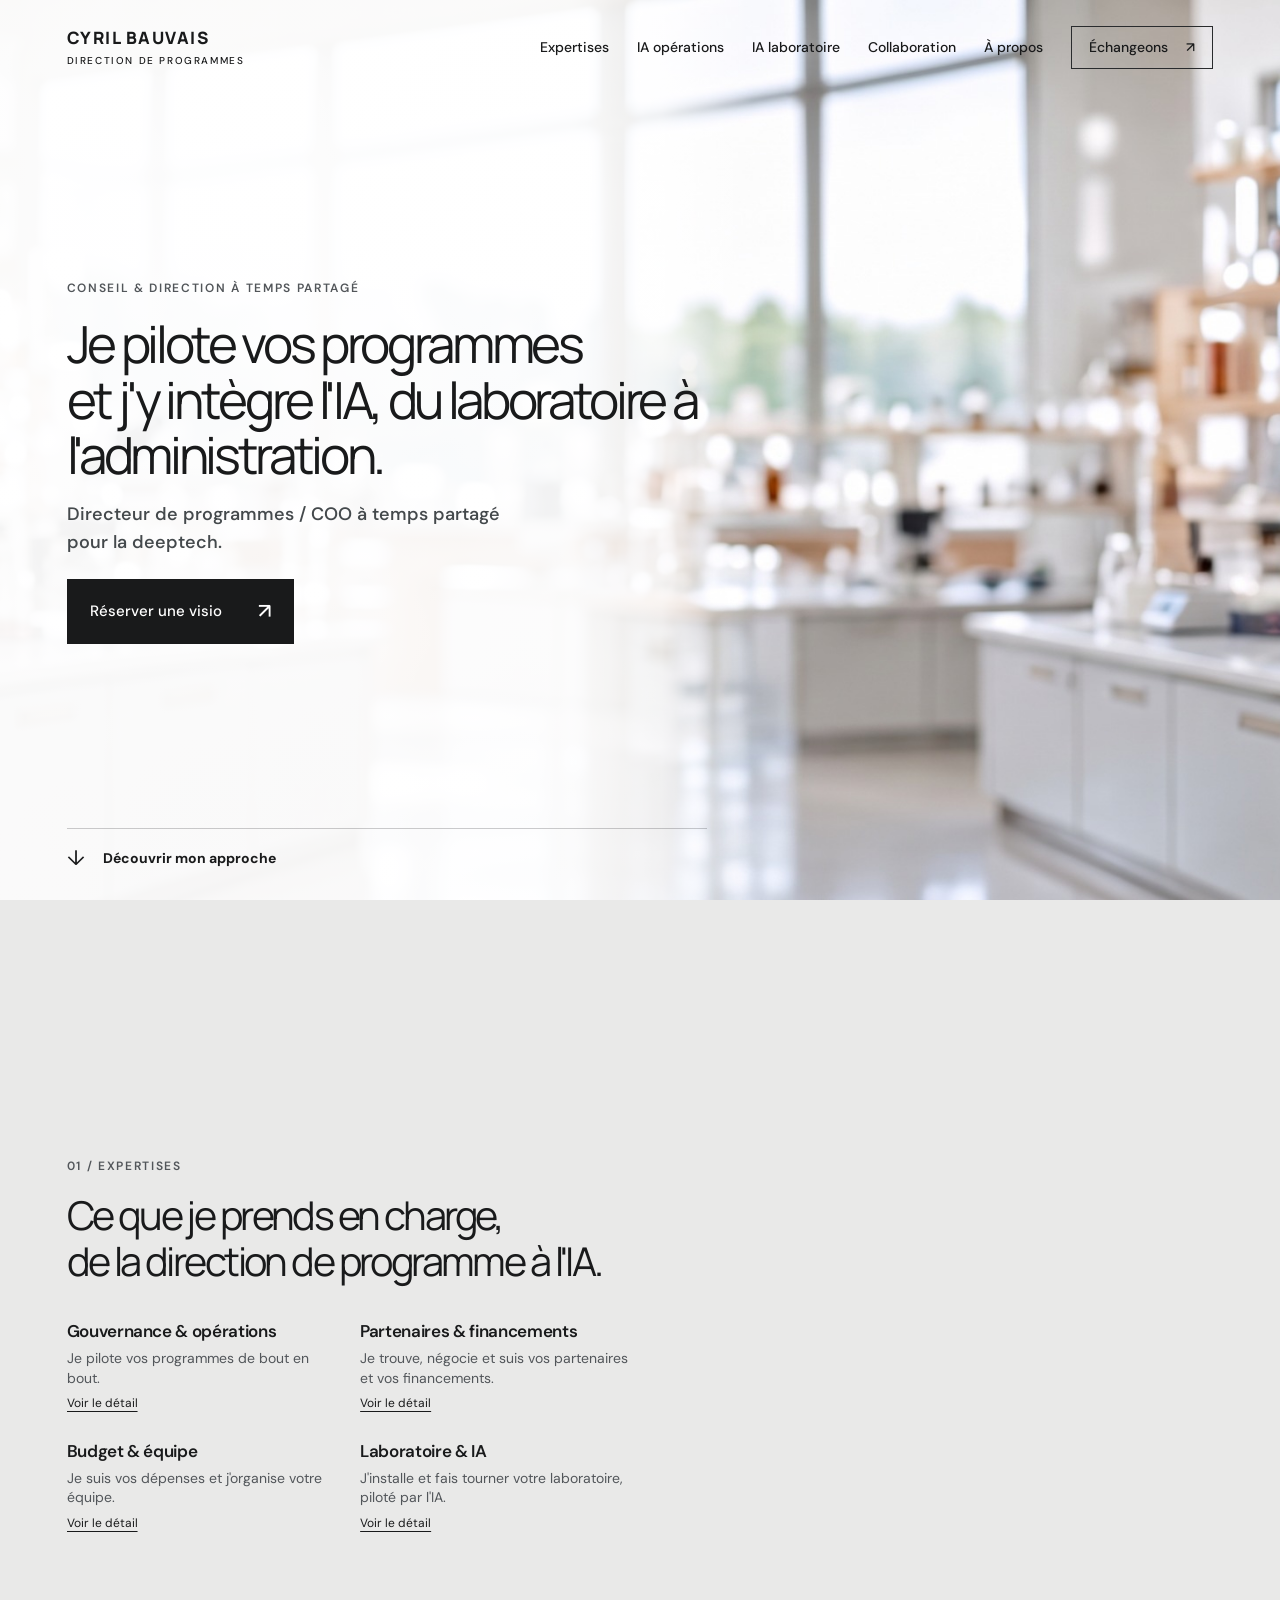
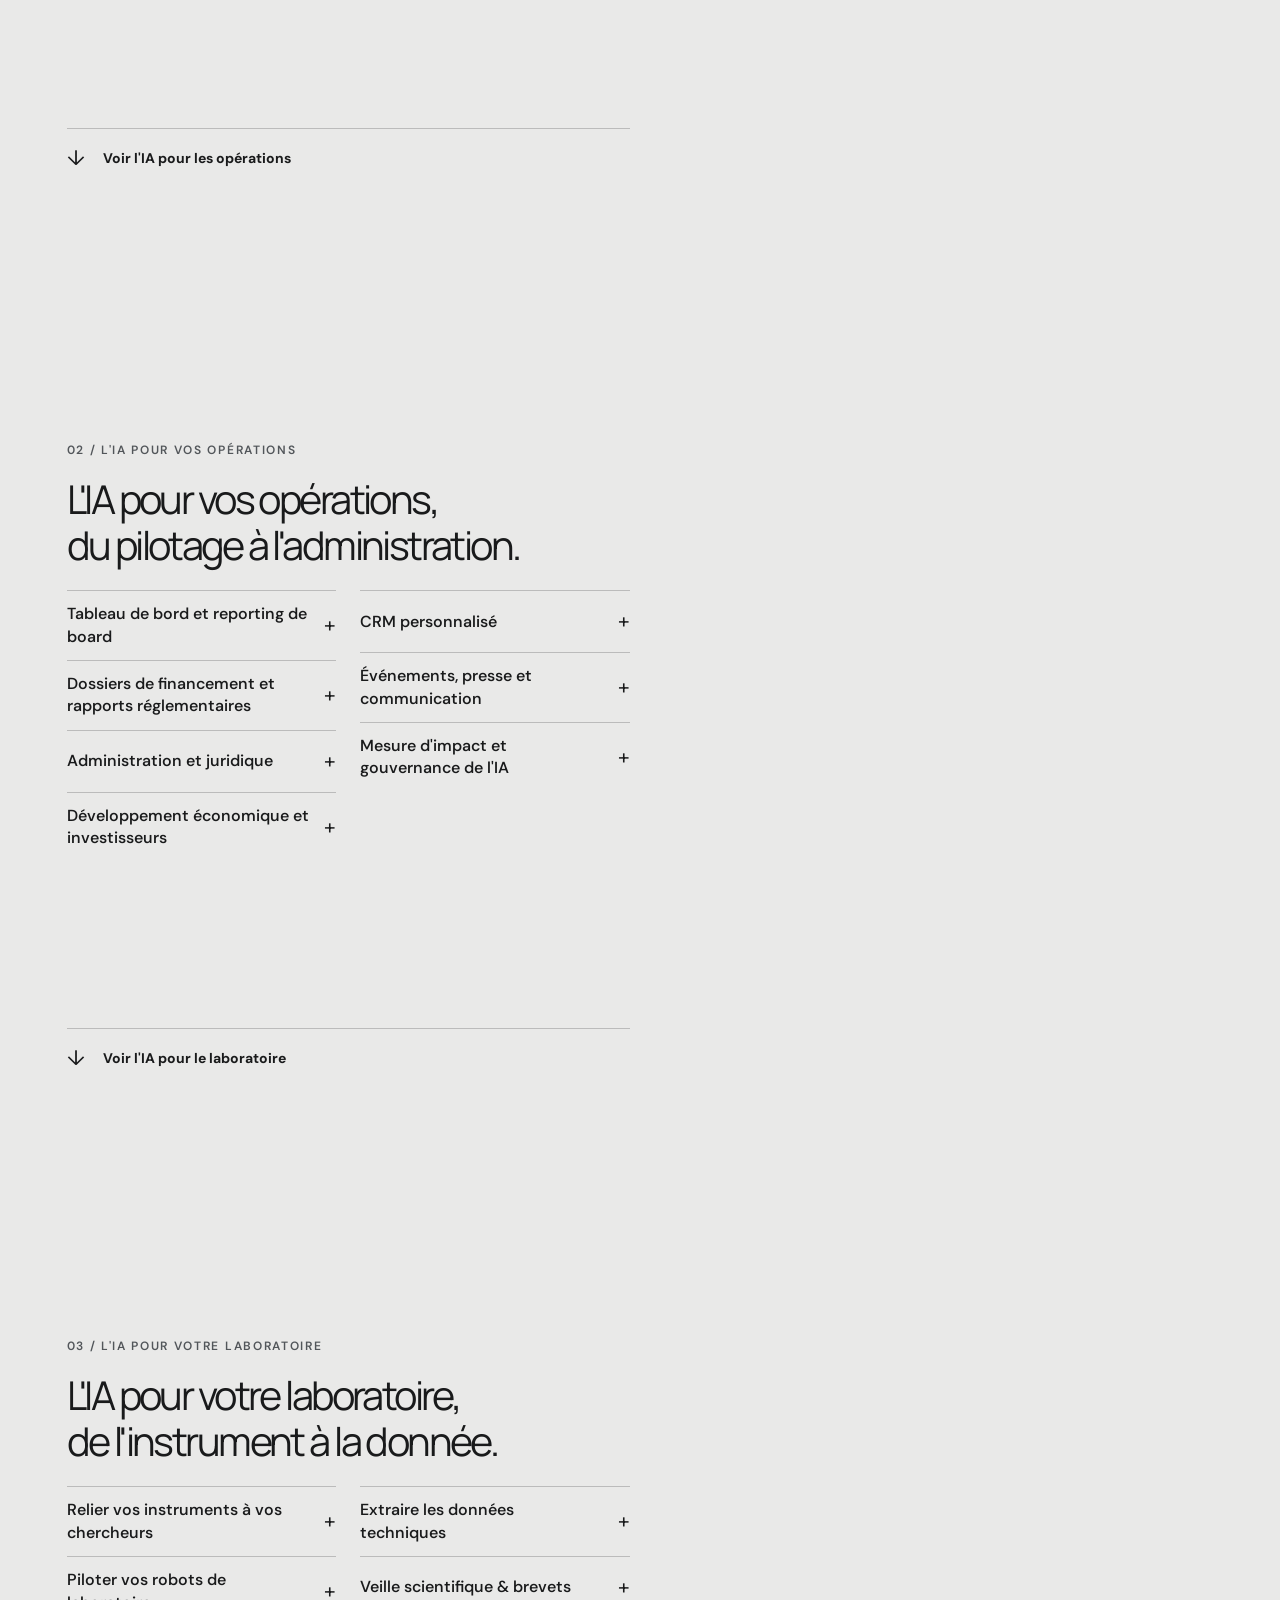
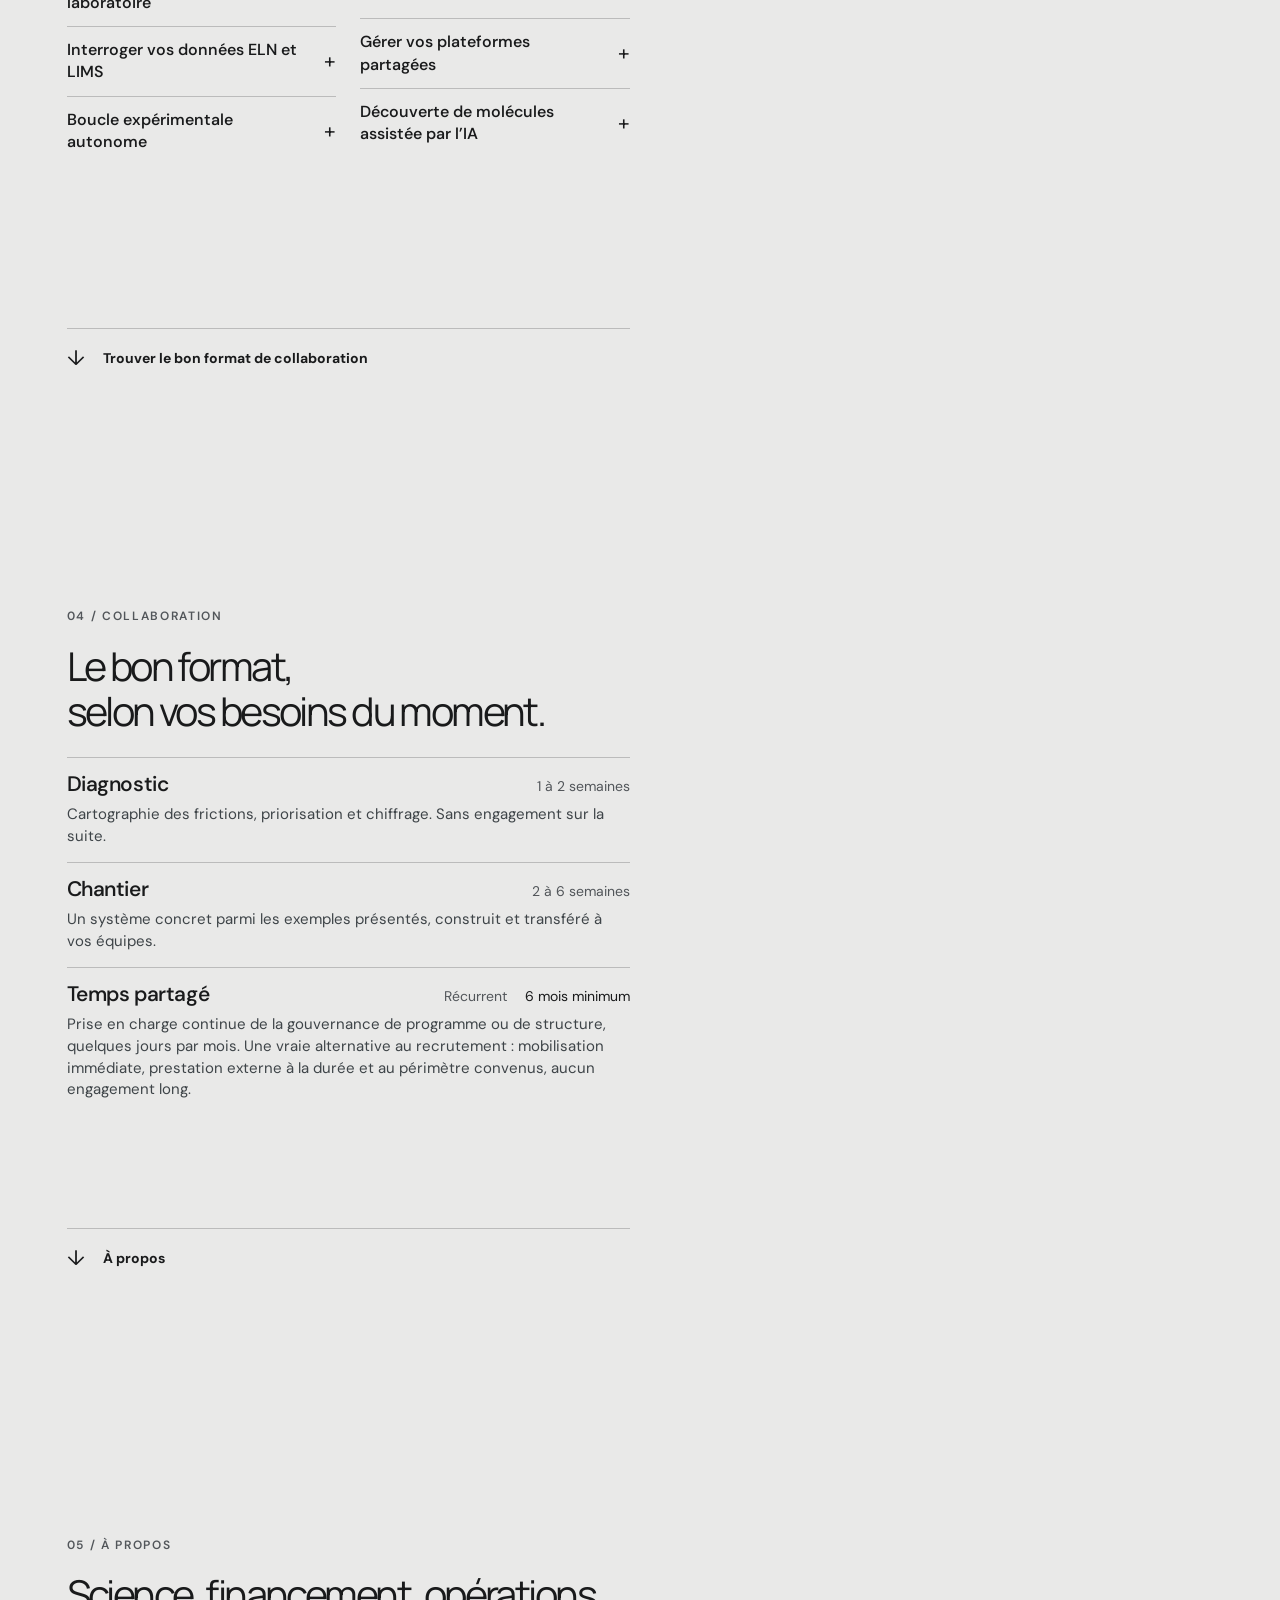
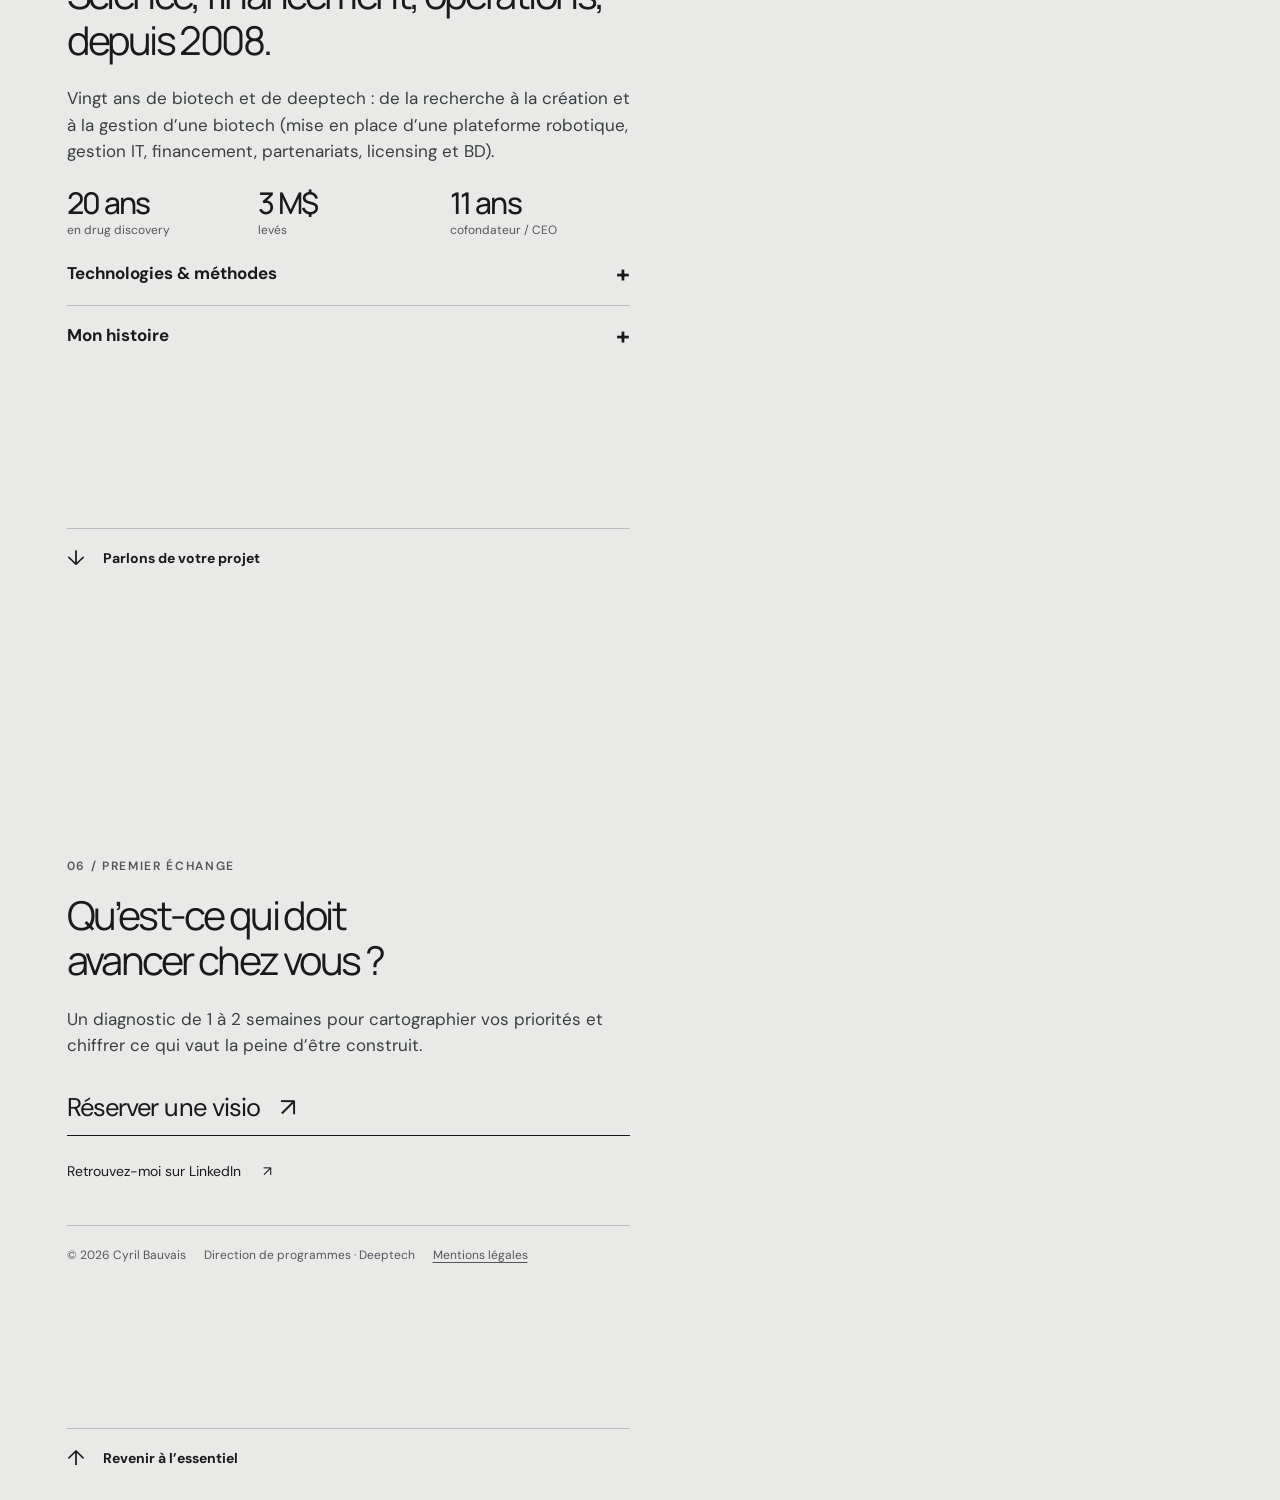
==== index.html @ 7b77c191 "Site vitrine Cyril Bauvais : première mise en ligne Co-Authored-By: Claude Opus 5.5 <noreply@anthrop" ====
<!doctype html>
<html lang="fr">
<head>
  <meta charset="utf-8">
  <meta name="viewport" content="width=device-width, initial-scale=1">
  <meta name="theme-color" content="#eeeeec">
  <title>Cyril Bauvais : Direction de programmes pour la deeptech</title>
  <meta name="description" content="Direction de programmes à temps partagé pour la deeptech. Gouvernance, partenaires, financement et systèmes IA opérationnels. Cyril Bauvais.">
  <link rel="icon" type="image/svg+xml" href="data:image/svg+xml,%3Csvg xmlns='http://www.w3.org/2000/svg' viewBox='0 0 64 64'%3E%3Crect width='64' height='64' rx='14' fill='%23181818'/%3E%3Ctext x='32' y='41' text-anchor='middle' font-family='Arial,sans-serif' font-size='28' fill='white'%3ECB%3C/text%3E%3C/svg%3E">
  <link rel="preload" as="image" href="laboratoire-vide.jpg">
  <link rel="preload" as="image" href="mesh.webp">
  <link rel="preload" as="image" href="person.webp">
  <link rel="stylesheet" href="style.css?v=61">
  <script src="app.js?v=44" defer></script>
</head>
<body>
  <a class="skip-link" href="#contenu">Aller au contenu</a>
  <div class="backdrop" aria-hidden="true"><img class="lab-background" src="laboratoire-vide.jpg" alt="" fetchpriority="high"><img class="mesh-layer" src="mesh.webp" alt=""><img class="portrait-layer" src="person.webp" alt=""></div>
  <header class="site-header">
    <a class="wordmark" href="#accueil" aria-label="Cyril Bauvais, accueil">CYRIL BAUVAIS<span>DIRECTION DE PROGRAMMES</span></a>
    <button class="menu-toggle" aria-expanded="false" aria-controls="navigation">Menu <span aria-hidden="true">+</span></button>
    <nav id="navigation" aria-label="Navigation principale">
      <a href="#expertises">Expertises</a><a href="#operations">IA opérations</a><a href="#laboratoire">IA laboratoire</a><a href="#formats">Collaboration</a><a href="#profil">À propos</a><a class="nav-contact" href="#contact">Échangeons <span aria-hidden="true">↗</span></a>
    </nav>
  </header>
  <main id="contenu">
<section id="accueil" class="section screen hero" aria-labelledby="accueil-title"><div class="screen-body"><div class="section-index">CONSEIL &amp; DIRECTION À TEMPS PARTAGÉ</div><h1 id="accueil-title">Je pilote vos programmes<br><em>et j'y intègre l'IA, du laboratoire à l'administration.</em></h1><p class="hero-role">Directeur de programmes / COO à temps partagé pour la deeptech.</p><a class="button" href="https://calendar.app.google/xE9YSqS28RQJyNwt6" target="_blank" rel="noopener noreferrer">Réserver une visio <span aria-hidden="true">↗</span></a></div><a class="screen-next" href="#expertises"><span class="screen-next-arrow" aria-hidden="true">↓</span><strong class="screen-next-label">Découvrir mon approche</strong></a></section>
<section id="expertises" class="section screen content-screen" aria-labelledby="expertises-title"><div class="screen-body"><div class="section-index">01 / EXPERTISES</div><h2 id="expertises-title">Ce que je prends en charge,<br><em>de la direction de programme à l'IA.</em></h2><div class="expertise-accordion">
<details class="inline-detail expertise-detail" name="details-expertises">
      <summary><span class="expertise-summary"><strong>Gouvernance &amp; opérations</strong><small>Je pilote vos programmes de bout en bout.</small></span><span class="detail-action"><span class="action-open">Voir le détail</span><span class="action-close">Réduire</span></span></summary>
      <div class="inline-detail-body"><p>Je fixe avec vous les jalons, je prépare les décisions de poursuite ou d'arrêt d'un projet et la répartition des moyens. Des agents IA collectent l'avancement de chaque équipe et alimentent un tableau de bord et le reporting au conseil d'administration, sans ressaisie.</p><p class="detail-context"><strong>Quand m'appeler :</strong> Vous lancez un programme translationnel, vous préparez un comité stratégique, ou vous devez fiabiliser vos chiffres avant une levée.</p></div>
    </details><details class="inline-detail expertise-detail" name="details-expertises">
      <summary><span class="expertise-summary"><strong>Partenaires &amp; financements</strong><small>Je trouve, négocie et suis vos partenaires et vos financements.</small></span><span class="detail-action"><span class="action-open">Voir le détail</span><span class="action-close">Réduire</span></span></summary>
      <div class="inline-detail-body"><p>Je sélectionne et pilote vos prestataires (CRO, CDMO, laboratoires académiques) et je monte vos dossiers de financement sans dilution : EIC Accelerator, subventions nationales et européennes, consortiums. L'IA surveille les appels à projets qui vous concernent et prépare les premières versions des dossiers à partir de vos données existantes.</p><p class="detail-context"><strong>Quand m'appeler :</strong> Vous cherchez un prestataire, un partenaire, ou un financement autre qu'une levée de fonds.</p></div>
    </details><details class="inline-detail expertise-detail" name="details-expertises">
      <summary><span class="expertise-summary"><strong>Budget &amp; équipe</strong><small>Je suis vos dépenses et j'organise votre équipe.</small></span><span class="detail-action"><span class="action-open">Voir le détail</span><span class="action-close">Réduire</span></span></summary>
      <div class="inline-detail-body"><p>Je suis le budget par programme ou pour toute la structure et je clarifie qui fait quoi : fiches de poste, priorités, réunions de suivi. L'IA signale une dérive de dépenses avant le dépassement et rédige les comptes rendus et les suites à donner.</p><p class="detail-context"><strong>Quand m'appeler :</strong> Le budget dérape ou les rôles ne sont plus clairs.</p></div>
    </details><details class="inline-detail expertise-detail" name="details-expertises">
      <summary><span class="expertise-summary"><strong>Laboratoire &amp; IA</strong><small>J'installe et fais tourner votre laboratoire, piloté par l'IA.</small></span><span class="detail-action"><span class="action-open">Voir le détail</span><span class="action-close">Réduire</span></span></summary>
      <div class="inline-detail-body"><p>Je mets en place les équipements, le cahier de laboratoire électronique et les flux de données. Je relie les instruments, les robots et les chercheurs pour que les expériences, les analyses et les rapports circulent sans ressaisie. L'IA aide à piloter le laboratoire au quotidien.</p><p class="detail-context"><strong>Quand m'appeler :</strong> Vous créez un laboratoire, modernisez une plateforme ou voulez relier vos équipements à vos données et à votre équipe.</p></div>
    </details>
</div></div><a class="screen-next" href="#operations"><span class="screen-next-arrow" aria-hidden="true">↓</span><strong class="screen-next-label">Voir l'IA pour les opérations</strong></a></section>
<section id="operations" class="section screen content-screen" aria-labelledby="operations-title"><div class="screen-body"><div class="section-index">02 / L'IA POUR VOS OPÉRATIONS</div><h2 id="operations-title">L'IA pour vos opérations,<br><em>du pilotage à l'administration.</em></h2><div class="application-grid"><div class="accordion-column"><details class="inline-detail" name="details-operations"><summary class="application-button">Tableau de bord et reporting de board<span class="disclosure-icon" aria-hidden="true">+</span></summary><div class="inline-detail-body"><p>Des agents collectent l'avancement des équipes et les feuilles de temps, puis alimentent un tableau de bord multi-programmes, la préparation des comités et le suivi budgétaire, avec une alerte de dérive avant le dépassement, pas après.</p></div></details>
<details class="inline-detail" name="details-operations"><summary class="application-button">Dossiers de financement et rapports réglementaires<span class="disclosure-icon" aria-hidden="true">+</span></summary><div class="inline-detail-body"><p>Les dossiers récurrents (financement non dilutif, suivi de consortium, rapports réglementaires) sont structurés à partir des données existantes, sans ressaisie, et l'IA surveille les appels à projets qui vous concernent.</p></div></details>
<details class="inline-detail" name="details-operations"><summary class="application-button">Administration et juridique<span class="disclosure-icon" aria-hidden="true">+</span></summary><div class="inline-detail-body"><p>Comptes rendus de comités, recherche dans la documentation interne par RAG en langage naturel, extraction de données de PDF et de rapports, revue assistée de contrats et de baux, veille réglementaire (RGPD, AI Act). Des workflows n8n et Make relient ces tâches à vos outils métier.</p></div></details>
<details class="inline-detail" name="details-operations"><summary class="application-button">Développement économique et investisseurs<span class="disclosure-icon" aria-hidden="true">+</span></summary><div class="inline-detail-body"><p>Cartographie de l'écosystème, veille des levées de fonds et des implantations, mise en relation entre start-ups et investisseurs, préparation des rendez-vous.</p></div></details></div><div class="accordion-column"><details class="inline-detail" name="details-operations"><summary class="application-button">CRM personnalisé<span class="disclosure-icon" aria-hidden="true">+</span></summary><div class="inline-detail-body"><p>Un CRM adapté à vos processus centralise le suivi de vos partenaires, clients, collaborateurs, investisseurs et des sociétés hébergées si vous en accueillez. L'IA prépare les comptes rendus, repère les relances à faire et fait remonter les prochains jalons.</p></div></details>
<details class="inline-detail" name="details-operations"><summary class="application-button">Événements, presse et communication<span class="disclosure-icon" aria-hidden="true">+</span></summary><div class="inline-detail-body"><p>Programmation, mise en relation des participants, synthèses, veille médias, premiers jets de communiqués et de publications.</p></div></details>
<details class="inline-detail" name="details-operations"><summary class="application-button">Mesure d'impact et gouvernance de l'IA<span class="disclosure-icon" aria-hidden="true">+</span></summary><div class="inline-detail-body"><p>Indicateurs et rapport d'activité alimentés automatiquement. Cartographie des usages de l'IA, classification des risques au regard de l'AI Act, charte d'usage et formation des équipes. Déploiement sur une infrastructure maîtrisée, avec des modèles ouverts ou un cloud européen et un cloisonnement des données sensibles.</p></div></details></div></div></div><a class="screen-next" href="#laboratoire"><span class="screen-next-arrow" aria-hidden="true">↓</span><strong class="screen-next-label">Voir l'IA pour le laboratoire</strong></a></section>
<section id="laboratoire" class="section screen content-screen" aria-labelledby="laboratoire-title"><div class="screen-body"><div class="section-index">03 / L'IA POUR VOTRE LABORATOIRE</div><h2 id="laboratoire-title">L'IA pour votre laboratoire,<br><em>de l'instrument à la donnée.</em></h2><div class="application-grid"><div class="accordion-column"><details class="inline-detail" name="details-laboratoire"><summary class="application-button">Relier vos instruments à vos chercheurs<span class="disclosure-icon" aria-hidden="true">+</span></summary><div class="inline-detail-body"><p>Les images ou mesures d'un instrument, notamment en imagerie cellulaire à haut contenu (HCS), partent à l'analyse pendant l'acquisition. Une analyse d'images par deep learning peut extraire les résultats, que les chercheurs voient arriver sur leur poste au lieu d'attendre un traitement par lots.</p></div></details>
<details class="inline-detail" name="details-laboratoire"><summary class="application-button">Piloter vos robots de laboratoire<span class="disclosure-icon" aria-hidden="true">+</span></summary><div class="inline-detail-body"><p>Le biologiste décrit l'expérience voulue et la programmation du robot est générée automatiquement, sans attendre un automaticien.</p></div></details>
<details class="inline-detail" name="details-laboratoire"><summary class="application-button">Interroger vos données ELN et LIMS<span class="disclosure-icon" aria-hidden="true">+</span></summary><div class="inline-detail-body"><p>Mise en place d'un ELN (cahier de laboratoire électronique), connexion de vos équipements de laboratoire, interrogation des données en langage naturel et génération des rapports d'expérience, sans exposer vos données à un tiers.</p></div></details><details class="inline-detail" name="details-laboratoire"><summary class="application-button">Boucle expérimentale autonome<span class="disclosure-icon" aria-hidden="true">+</span></summary><div class="inline-detail-body"><p>Je relie la conception des expériences, les robots et l’analyse des résultats dans une boucle design-make-test-analyze. Les données d’un cycle orientent les expériences du suivant, avec validation par les chercheurs.</p></div></details></div><div class="accordion-column"><details class="inline-detail" name="details-laboratoire"><summary class="application-button">Extraire les données techniques<span class="disclosure-icon" aria-hidden="true">+</span></summary><div class="inline-detail-body"><p>Structurer automatiquement les résultats issus de PDF d'essais ou de rapports fournisseurs.</p></div></details>
<details class="inline-detail" name="details-laboratoire"><summary class="application-button">Veille scientifique &amp; brevets<span class="disclosure-icon" aria-hidden="true">+</span></summary><div class="inline-detail-body"><p>Des agents LLM filtrent les publications et les brevets, puis remontent ce qui compte réellement pour le programme.</p></div></details>
<details class="inline-detail" name="details-laboratoire"><summary class="application-button">Gérer vos plateformes partagées<span class="disclosure-icon" aria-hidden="true">+</span></summary><div class="inline-detail-body"><p>Planning d'accès, facturation, suivi de l'usage des équipements et analyse des données produites, y compris entre plusieurs organisations.</p></div></details><details class="inline-detail" name="details-laboratoire"><summary class="application-button">Découverte de molécules assistée par l’IA<span class="disclosure-icon" aria-hidden="true">+</span></summary><div class="inline-detail-body"><p>Modélisation moléculaire, chémoinformatique, docking et criblage virtuel pour prioriser les candidats. L’IA générative peut proposer de nouvelles molécules à évaluer selon les objectifs du programme.</p></div></details></div></div></div><a class="screen-next" href="#formats"><span class="screen-next-arrow" aria-hidden="true">↓</span><strong class="screen-next-label">Trouver le bon format de collaboration</strong></a></section>
<section id="formats" class="section screen" aria-labelledby="formats-title"><div class="screen-body"><div class="section-index">04 / COLLABORATION</div><h2 id="formats-title">Le bon format,<br><em>selon vos besoins du moment.</em></h2><div class="compact-offers">
  <article class="compact-offer"><div class="compact-offer-heading"><h3>Diagnostic</h3><div class="offer-terms"><small>1 à 2 semaines</small></div></div><p>Cartographie des frictions, priorisation et chiffrage. Sans engagement sur la suite.</p></article>
  <article class="compact-offer"><div class="compact-offer-heading"><h3>Chantier</h3><div class="offer-terms"><small>2 à 6 semaines</small></div></div><p>Un système concret parmi les exemples présentés, construit et transféré à vos équipes.</p></article>
  <article class="compact-offer"><div class="compact-offer-heading"><h3>Temps partagé</h3><div class="offer-terms"><small>Récurrent</small><span class="offer-price">6 mois minimum</span></div></div><p>Prise en charge continue de la gouvernance de programme ou de structure, quelques jours par mois. Une vraie alternative au recrutement : mobilisation immédiate, prestation externe à la durée et au périmètre convenus, aucun engagement long.</p></article>
</div></div><a class="screen-next" href="#profil"><span class="screen-next-arrow" aria-hidden="true">↓</span><strong class="screen-next-label">À propos</strong></a></section>
<section id="profil" class="section screen" aria-labelledby="profil-title"><div class="screen-body"><div class="section-index">05 / À PROPOS</div><h2 id="profil-title">Science, financement, opérations,<br><em>depuis 2008.</em></h2><p class="section-lead">Vingt ans de biotech et de deeptech : de la recherche à la création et à la gestion d’une biotech (mise en place d’une plateforme robotique, gestion IT, financement, partenariats, licensing et BD).</p><div class="credentials profile-metrics"><div><strong>20 ans</strong><span>en drug discovery</span></div><div><strong>3 M$</strong><span>levés</span></div><div><strong>11 ans</strong><span>cofondateur / CEO</span></div></div><details class="inline-detail profile-detail profile-tech" name="details-profil"><summary class="application-button">Technologies &amp; méthodes<span class="disclosure-icon" aria-hidden="true">+</span></summary><div class="inline-detail-body"><p><strong>Agents &amp; LLM :</strong> agents IA avec Claude, Claude Code, OpenAI et Codex, orchestration multi-agents, MCP, RAG, fine-tuning, évaluation, sécurité des LLM, LLMOps, modèles souverains (Mistral), modèles ouverts auto-hébergés, OCR, transcription, n8n, Make.</p><p><strong>Laboratoire :</strong> ELN (eLabFTW, Benchling), LIMS, robots, imagerie cellulaire à haut contenu (HCS), données FAIR, pipelines, chémoinformatique, modélisation moléculaire, docking, QSAR, criblage virtuel et bioinformatique.</p><p><strong>Plateforme :</strong> Python, API REST, Docker, Google Cloud, AWS, OVH, cloud européen, cloisonnement des données sensibles, RGPD, AI Act, CRM.</p></div></details><details class="inline-detail profile-detail profile-history" name="details-profil"><summary class="application-button">Mon histoire<span class="disclosure-icon" aria-hidden="true">+</span></summary><div class="inline-detail-body"><p>Chercheur en modélisation moléculaire, puis cofondateur et dirigeant d’une deeptech pendant onze ans, j’ai porté la science, le financement et les opérations en même temps : partenariats, licences, levées de fonds, développement international. Depuis 2024 et encore aujourd’hui : direction opérationnelle de programmes biotech.</p></div></details></div><a class="screen-next" href="#contact"><span class="screen-next-arrow" aria-hidden="true">↓</span><strong class="screen-next-label">Parlons de votre projet</strong></a></section>
<section id="contact" class="section screen" aria-labelledby="contact-title"><div class="screen-body"><div class="section-index">06 / PREMIER ÉCHANGE</div><h2 id="contact-title">Qu’est-ce qui doit<br><em>avancer chez vous ?</em></h2><p class="section-lead">Un diagnostic de 1 à 2 semaines pour cartographier vos priorités et chiffrer ce qui vaut la peine d’être construit.</p><a class="contact-email" href="https://calendar.app.google/xE9YSqS28RQJyNwt6" target="_blank" rel="noopener noreferrer">Réserver une visio <span aria-hidden="true">↗</span></a><a class="linkedin" href="https://www.linkedin.com/in/cyrilbauvais" target="_blank" rel="noopener noreferrer">Retrouvez-moi sur LinkedIn <span aria-hidden="true">↗</span></a><footer><span>© 2026 Cyril Bauvais</span><span>Direction de programmes · Deeptech</span><a class="legal-link" href="mentions-legales.html">Mentions légales</a></footer></div><a class="screen-next" href="#accueil"><span class="screen-next-arrow" aria-hidden="true">↑</span><strong class="screen-next-label">Revenir à l’essentiel</strong></a></section>
</main>

  <div class="reading-progress" aria-hidden="true"><span></span></div>
</body>
</html>
---- style.css ----
@import url('https://fonts.googleapis.com/css2?family=DM+Sans:wght@400;450;500;550;600;650;700&family=Manrope:wght@400;500;600;650;700;750;800&display=swap');
:root{--ink:#191a1b;--muted:#52565a;--line:rgba(25,26,27,.22);--left:clamp(28px,5.2vw,108px);--content:min(44vw,660px)}
*{box-sizing:border-box}html{scroll-behavior:smooth;scroll-padding-top:105px}body{margin:0;color:var(--ink);font-family:'DM Sans',Arial,sans-serif;line-height:1.65;background:#e9e9e8}a{color:inherit;text-decoration:none}button{font:inherit}a,button,summary{-webkit-tap-highlight-color:transparent}a:focus-visible,button:focus-visible,summary:focus-visible{outline:2px solid var(--ink);outline-offset:6px}::selection{background:#242629;color:#fff}.backdrop{position:fixed;inset:0;z-index:-2;pointer-events:none;overflow:hidden;background:#e9e9e8}.backdrop img{width:100%;height:100%;object-fit:cover;object-position:32% center;filter:grayscale(1) contrast(.82) brightness(1.03);transform:translateX(12vw)}.site-header{position:fixed;inset:0 0 auto;z-index:20;display:flex;align-items:center;justify-content:space-between;gap:20px;padding:26px var(--left);background:transparent;border-bottom:1px solid transparent;transition:padding .3s,border-color .3s}.site-header.scrolled{padding-top:17px;padding-bottom:17px;border-color:var(--line)}.wordmark{font-family:'Manrope',Arial,sans-serif;letter-spacing:.09em;font-size:17px;font-weight:800;line-height:1.35;white-space:nowrap}.wordmark span{display:block;font:500 10px/1.6 'DM Sans',Arial,sans-serif;letter-spacing:.16em;margin-top:3px}nav{display:flex;align-items:center;gap:clamp(16px,2.2vw,40px);font-size:14px;font-weight:500}nav a{position:relative;padding:5px 0}nav a:not(.nav-contact):after{content:'';position:absolute;bottom:0;left:0;width:0;height:1px;background:currentColor;transition:width .2s}nav a:hover:after,nav a[aria-current]:after{width:100%}.nav-contact{border:1px solid #292b2d;padding:9px 17px;display:flex;gap:18px}.nav-contact:hover{background:var(--ink);color:white}.menu-toggle{display:none}.section{width:var(--content);margin-left:var(--left);padding:100px 0 105px;border-top:1px solid var(--line);scroll-margin-top:0}.hero{width:min(50vw,740px);min-height:100svh;border:0;display:flex;flex-direction:column;justify-content:center;align-items:flex-start;padding-top:155px;padding-bottom:45px}.eyebrow,.section-index{font-size:12px;font-weight:600;letter-spacing:.14em;line-height:1.6}.eyebrow{display:flex;align-items:center;gap:14px;margin-bottom:28px}.hairline{display:block;width:30px;height:1px;background:#25282b}h1,h2,h3,p{margin-top:0}h1,h2{font-family:'Manrope',Arial,sans-serif;font-weight:600;letter-spacing:-.065em}h1{font-size:clamp(52px,5.1vw,82px);line-height:1.08;margin-bottom:24px}em{font-family:Georgia,'Times New Roman',serif;font-weight:400;letter-spacing:-.055em}h1 em{font-size:1.04em}h2{font-size:clamp(36px,3.5vw,55px);line-height:1.15;margin:22px 0 30px}h3{font-size:19px;font-weight:600;line-height:1.4;letter-spacing:-.02em;margin-bottom:8px}.hero-role{font-size:18px;font-weight:550;line-height:1.55;margin-bottom:18px}.intro{font-size:17px;max-width:440px;line-height:1.7;color:#44494c;margin-bottom:28px}.button{display:inline-flex;gap:36px;align-items:center;background:var(--ink);color:white;padding:15px 23px;font-size:15px;font-weight:500;transition:background .2s,transform .2s}.button:hover{background:#383c40;transform:translateY(-2px)}.button span{font-size:21px}.scroll-link{display:flex;gap:21px;font-size:13px;margin-top:42px}.scroll-link:hover{text-decoration:underline;text-underline-offset:5px}.section-index{color:var(--muted)}blockquote{font-family:Georgia,'Times New Roman',serif;font-size:25px;font-style:italic;line-height:1.45;margin:0 0 36px;padding:0}.expertise-list article{display:flex;gap:24px;padding:24px 0;border-top:1px solid var(--line)}.item-index{font-size:12px;letter-spacing:.04em;margin-top:4px;color:var(--muted)}.expertise-list p,.bio p{font-size:16px;color:#3e4448;margin-bottom:0}.subheading{margin-top:42px;margin-bottom:20px}.situations{list-style:none;padding:0;margin:0}.situations li{position:relative;padding-left:20px;margin-bottom:13px;font-size:16px;line-height:1.6;color:#363c40}.situations li:before{content:'•';position:absolute;left:0;top:0;color:#65676a}.section-lead{font-size:18px;line-height:1.7;max-width:570px;margin-bottom:30px;color:#383e42}.applications-list{border-top:1px solid var(--line)}details{border-bottom:1px solid var(--line)}summary{list-style:none;display:flex;justify-content:space-between;gap:15px;padding:19px 0;cursor:pointer;font-size:17px;font-weight:550;line-height:1.5}summary::-webkit-details-marker{display:none}summary span{font-size:23px;font-weight:400;line-height:1;transition:transform .2s}details[open] summary span{transform:rotate(45deg)}details p{font-size:16px;line-height:1.7;color:#3e4448;margin:0;padding:0 30px 23px 0}.offers{margin-top:32px}.offer{padding:22px 0 24px;border-top:1px solid var(--line)}.offer:last-child{border-bottom:1px solid var(--line)}.offer-heading{display:flex;justify-content:space-between;align-items:baseline}.offer-heading h3{font-size:24px}.offer-heading>span{font-size:12px;color:var(--muted)}.offer p{font-size:16px;max-width:480px;color:#3e4448;margin:10px 0 17px}.offer-meta{display:flex;justify-content:space-between;gap:18px;font-size:14px}.offer-meta strong{font-weight:600}.closing-note{font-family:Georgia,serif;font-style:italic;font-size:21px;line-height:1.6;border-left:1px solid #6d7377;padding-left:22px;margin:36px 0 0}.credentials{display:grid;grid-template-columns:1fr 1fr;gap:20px;padding:25px 0 30px;margin:30px 0 36px;border-top:1px solid var(--line);border-bottom:1px solid var(--line)}.credentials strong{display:block;font-family:'Manrope',sans-serif;font-size:clamp(34px,3.1vw,49px);font-weight:500;letter-spacing:-.055em;line-height:1.4}.credentials span{font-size:13px;color:var(--muted)}.bio p{margin-bottom:19px}.bio .qualifications{font-size:14px;border-top:1px solid var(--line);padding-top:22px;margin-top:30px}.contact{min-height:80vh;padding-bottom:24px;display:flex;flex-direction:column;align-items:flex-start}.contact-email{display:flex;align-items:center;gap:20px;border-bottom:1px solid var(--ink);font-size:clamp(19px,2vw,29px);letter-spacing:-.035em;padding:6px 0}.contact-email:hover{opacity:.6}.linkedin{display:flex;gap:22px;margin-top:24px;font-size:14px}.linkedin:hover{text-decoration:underline;text-underline-offset:5px}footer{margin-top:115px;padding-top:20px;border-top:1px solid var(--line);width:100%;display:flex;flex-wrap:wrap;gap:6px 18px;font-size:12px;color:var(--muted)}footer a{margin-left:auto;font-size:18px;color:var(--ink)}.reading-progress{position:fixed;bottom:0;left:0;height:2px;width:100%;z-index:30}.reading-progress span{display:block;height:100%;width:0;background:var(--ink)}.skip-link{position:fixed;top:-100px;left:12px;z-index:50;background:white;padding:12px}.skip-link:focus{top:12px}
@media(min-aspect-ratio:19/10){.backdrop img{object-position:center 25%}}
@media(min-width:1800px){:root{--content:min(44vw,760px)}.hero{width:min(50vw,830px);padding-top:160px}.intro{max-width:520px}.hero-role{font-size:22px}.intro{font-size:20px}h1{font-size:94px}}
@media(max-width:1050px){:root{--left:36px;--content:50vw}nav{gap:18px;font-size:13px}.wordmark{font-size:15px}.wordmark span{font-size:9px}.nav-contact{padding:8px 12px}h1{font-size:59px}.section{padding-top:80px;padding-bottom:85px}.hero{width:55vw;padding-top:150px;min-height:100svh}h2{font-size:40px}.eyebrow{font-size:11px}}
@media(max-width:760px){:root{--left:26px;--content:calc(100% - 52px)}html{scroll-padding-top:90px}.site-header{padding:20px 26px;align-items:center}.site-header.scrolled{padding:15px 26px}.wordmark{font-size:15px}.wordmark span{font-size:9px}.menu-toggle{display:flex;align-items:center;gap:12px;background:transparent;border:0;padding:8px 0 8px 12px;font-size:14px}.menu-toggle span{font-size:22px}nav{display:none;position:absolute;left:0;right:0;top:100%;background:#f1f1effa;backdrop-filter:blur(18px);padding:20px 26px 26px;border-bottom:1px solid var(--line);align-items:stretch;flex-direction:column;gap:12px;font-size:16px}nav.open{display:flex}.nav-contact{justify-content:space-between;padding:12px;margin-top:6px}.backdrop img{object-position:68% center;opacity:1}.hero{width:var(--content);min-height:100svh;padding-top:142px;padding-bottom:40px}.eyebrow{font-size:10px;letter-spacing:.1em;margin-bottom:26px;gap:10px}h1{font-size:clamp(44px,10.2vw,67px);line-height:1.11;letter-spacing:-.06em;margin-bottom:28px}.hero-role{font-size:17px}.intro{font-size:16px;max-width:430px}.button{padding:13px 19px;gap:23px}.scroll-link{margin-top:34px}.section{padding-top:67px;padding-bottom:72px}.hero{padding-top:140px}.section-index{font-size:11px}h2{font-size:clamp(34px,8vw,46px);margin-bottom:25px}.section-lead{font-size:17px}.expertise-list article{gap:16px}.offer-meta{flex-wrap:wrap}.contact{padding-bottom:24px;min-height:75svh}.contact-email{font-size:clamp(18px,5.3vw,28px);gap:12px}footer{margin-top:80px;flex-direction:column;position:relative;padding-right:30px}footer a{position:absolute;right:0;top:18px}.credentials{gap:15px}.credentials span{font-size:12px}.closing-note{font-size:20px}}
@media(prefers-reduced-motion:reduce){html{scroll-behavior:auto}*,*:before,*:after{transition:none!important}}

/* The wash ends to the left of the portrait, following the cover crop. */
.backdrop::after {
  content: '';
  position: absolute;
  inset: 0 auto 0 0;
  width: max(0px, calc(32vw + 38vh));
  background: linear-gradient(90deg, rgba(255,255,255,.95) 0%, rgba(255,255,255,.93) 76%, rgba(255,255,255,.78) 88%, rgba(255,255,255,0) 100%);
}
@media (min-aspect-ratio: 19/10) {
  .backdrop::after { width: 51vw; }
}
@media (max-width: 760px) {
  /* Keep the portrait clear above the reading area on narrow screens. */
  body { background: #fafafa; }
  .backdrop { position: absolute; top: 76px; height: 50vw; min-height: 190px; bottom: auto; }
  .backdrop img { object-position: center; }
  .backdrop::after { width: 44%; }
  .site-header { background: #fafafa; }
  .hero { min-height: auto; padding-top: calc(max(50vw, 190px) + 112px); }
}

/* Six viewport-sized chapters, with a transition anchored at the bottom. */
html { scroll-snap-type: y mandatory; scroll-padding-top: 0; }
.section.screen {
  height: 100svh; min-height: 0; padding: 112px 0 24px;
  display: grid; grid-template-rows: minmax(0, 1fr) auto; gap: 18px;
  border: 0; scroll-snap-align: start; scroll-snap-stop: always;
}
.screen-body { min-height: 0; overflow-x: hidden; overflow-y: auto; overscroll-behavior-x: none; overscroll-behavior-y: contain; touch-action: pan-y; scrollbar-width: none; align-self: center; width: 100%; max-width: 100%; max-height: 100%; }
.screen-body::-webkit-scrollbar { display: none; }
.screen h1 { font-size: clamp(44px, 4.6vw, 72px); margin: 18px 0; }
.hero .screen-body { max-width: 760px; }
.hero h1 { font-size: clamp(38px, 4vw, 62px); line-height: 1.09; }
.hero .hero-role { max-width: 470px; margin: 0 0 22px; font-size: 18px; color: #44494c; }
.screen h2 { font-size: clamp(32px, 3.1vw, 47px); margin: 17px 0 22px; }
.screen .section-lead { font-size: 17px; line-height: 1.55; margin-bottom: 22px; }
.screen .intro { margin-bottom: 22px; }
.screen blockquote { font-size: 22px; margin-bottom: 24px; }
.screen-next { display: flex; align-items: center; justify-content: flex-start; gap: 18px; min-height: 44px; width: 100%; padding: 12px 0 0; border-top: 1px solid var(--line); font-size: 14px; }
.screen-next .screen-next-arrow { display: inline-block; animation: nav-arrow-pulse 1.9s ease-in-out infinite; }
.screen-next .screen-next-arrow { font-size: 21px; transform-origin: center; }
.screen-next .screen-next-label { display: inline-block; font-size: inherit; font-weight: 700; line-height: 1.4; }
@keyframes nav-arrow-pulse {
  0%, 100% { transform: scale(1); opacity: .65; }
  50% { transform: scale(1.16); opacity: 1; }
}
.screen-next:hover { text-decoration: underline; text-underline-offset: 5px; }
.compact-grid { display: grid; grid-template-columns: 1fr 1fr; gap: 20px 24px; }
.compact-grid article { padding-top: 12px; border-top: 1px solid var(--line); }
.compact-grid h3 { font-size: 17px; margin-bottom: 7px; }
.compact-grid p { font-size: 16px; line-height: 1.45; margin-bottom: 0; }
.expertise-accordion { display: grid; grid-template-columns: 1fr 1fr; column-gap: 24px; align-items: start; }
.expertise-detail { border-top: 1px solid var(--line); }
.expertise-detail > summary { min-height: 104px; padding: 14px 0; flex-direction: column; justify-content: center; align-items: flex-start; gap: 8px; }
.expertise-summary { display: block; min-width: 0; }
.expertise-summary strong { display: block; font-size: 17px; font-weight: 600; line-height: 1.35; letter-spacing: -.02em; }
.expertise-summary small { display: block; margin-top: 6px; color: var(--muted); font-size: 14px; font-weight: 400; line-height: 1.4; }
.expertise-detail .inline-detail-body { padding-top: 4px; }
.expertise-detail .detail-context { color: var(--muted); }
.expertise-detail .detail-context strong { color: var(--ink); font-weight: 600; }
.detail-action { display: block; color: var(--ink); font-size: 12px !important; font-weight: 600; line-height: 1.3 !important; text-decoration: underline; text-underline-offset: 4px; }
.detail-action .action-close { display: none; }
.expertise-detail[open] .detail-action .action-open { display: none; }
.expertise-detail[open] .detail-action .action-close { display: inline; }
.expertise-detail > summary:hover .expertise-summary strong { text-decoration: underline; text-underline-offset: 4px; }
.detail-link { display: flex; align-items: center; justify-content: space-between; gap: 16px; width: 100%; padding: 13px 0; margin-top: 18px; background: none; border: 0; border-bottom: 1px solid var(--line); color: inherit; text-align: left; cursor: pointer; font-size: 14px; }
.detail-link:hover, .application-button:hover, .compact-offers summary:hover { background: rgba(255,255,255,.45); }
.detail-link span { font-size: 21px; }
.application-grid { display: grid; grid-template-columns: 1fr 1fr; column-gap: 24px; }
.application-button { display: flex; justify-content: space-between; gap: 14px; align-items: center; min-height: 62px; padding: 12px 0; color: inherit; border: 0; border-top: 1px solid var(--line); background: none; font-size: 16px; line-height: 1.4; text-align: left; cursor: pointer; }
.application-button span { font-size: 20px; flex-shrink: 0; }
.compact-offers summary { display: flex; justify-content: space-between; align-items: center; gap: 20px; width: 100%; padding: 15px 0; text-align: left; border: 0; border-top: 1px solid var(--line); color: inherit; background: none; cursor: pointer; }
.compact-offers summary > span:last-child { display: flex; gap: 20px; align-items: center; font-size: 15px; }
.compact-offers strong { display: block; font-size: 22px; font-weight: 550; }
.compact-offers small { font-size: 14px; color: var(--muted); }
.compact-offers summary > span:last-child > span { font-size: 21px; }
.compact-offer { padding: 12px 0 14px; border-top: 1px solid var(--line); }
.compact-offer-heading { display: flex; align-items: baseline; justify-content: space-between; gap: 12px; white-space: nowrap; }
.compact-offer h3 { margin: 0; font-size: 21px; font-weight: 550; }
.offer-terms { display: flex; align-items: baseline; gap: 18px; }
.compact-offer .offer-price { flex-shrink: 0; font-size: 14px; }
.compact-offer p { max-width: 570px; margin: 5px 0 0; color: #3e4448; font-size: 15px; line-height: 1.45; }
.screen .credentials { margin: 22px 0; padding: 14px 0 18px; }
.profile-metrics { grid-template-columns: repeat(3, minmax(0, 1fr)); }
.screen .credentials strong { font-size: 40px; }
.profile-summary { font-size: 15px; line-height: 1.5; margin-bottom: 12px; }
.profile-qualifications { font-size: 14px; margin-bottom: 0; }
.screen footer { margin-top: 42px; }








@media (max-height: 760px) and (min-width: 761px) {
  .section.screen { padding-top: 96px; padding-bottom: 16px; gap: 12px; }
  .screen h1 { font-size: 50px; margin: 12px 0; }
  .screen h2 { font-size: 35px; margin: 12px 0 16px; }
  .screen .section-lead, .screen .intro { margin-bottom: 16px; }
  .screen blockquote { margin-bottom: 16px; font-size: 20px; }
  .compact-grid { gap: 12px 20px; }
  .application-button { min-height: 53px; padding: 9px 0; }
  .detail-link { margin-top: 12px; padding: 10px 0; }
  .screen .hero-role { margin-bottom: 12px; }
}
@media (max-width: 760px) {
  .backdrop { position: fixed; left: auto; right: 0; top: 72px; bottom: auto; width: 100%; height: 140px; min-height: 0; }
  .backdrop img { object-position: right 25%; }
  .backdrop::after { width: 44%; }
  .section.screen { height: 100svh; min-height: 0; padding-top: 232px; padding-bottom: 16px; gap: 12px; }
  .screen-body { align-self: center; }
  .screen h1 { font-size: 38px; margin: 12px 0; line-height: 1.08; }
  .hero h1 { font-size: clamp(30px, 8vw, 38px); }
  .screen h2 { font-size: 32px; margin: 10px 0 14px; line-height: 1.12; }
  .screen .hero-role { font-size: 16px; line-height: 1.4; margin-bottom: 12px; }
  .screen .intro, .screen .section-lead { font-size: 16px; line-height: 1.45; margin-bottom: 14px; }
  .screen .button { font-size: 14px; padding: 10px 16px; }
  .screen .section-index { font-size: 10px; }
  .screen blockquote { font-size: 19px; margin-bottom: 15px; }
  .compact-grid { gap: 12px 16px; }
  .compact-grid article { padding-top: 9px; }
  .compact-grid h3 { font-size: 16px; margin: 0; }
  .compact-grid p { display: none; }
  .expertise-accordion { column-gap: 16px; }
  .expertise-detail > summary { min-height: 78px; padding: 10px 0; gap: 7px; }
  .expertise-summary strong { font-size: 15px; }
  .expertise-summary small { display: none; }
  .detail-action { font-size: 11px !important; }
  .expertise-detail .inline-detail-body p { font-size: 14px; line-height: 1.5; }
  .detail-link { margin-top: 12px; padding: 9px 0; font-size: 14px; }
  .application-grid { column-gap: 18px; }
  .application-button { min-height: 51px; padding: 8px 0; font-size: 14px; }
  .compact-offers summary { padding: 10px 0; gap: 12px; }
  .compact-offers strong { font-size: 19px; }
  .compact-offers summary > span:last-child { font-size: 14px; gap: 12px; }
  .compact-offer { padding: 8px 0 10px; }
  .compact-offer-heading { gap: 7px; }
  .compact-offer h3 { font-size: 17px; }
  .offer-terms { gap: 8px; }
  .compact-offer small, .compact-offer .offer-price { font-size: 12px; }
  .compact-offer p { margin-top: 4px; font-size: 14px; line-height: 1.35; }
  .screen .credentials { margin: 14px 0; padding: 10px 0; }
  .profile-metrics { gap: 10px; }
  .screen .credentials strong { font-size: 32px; }
  .profile-summary { font-size: 14px; margin-bottom: 9px; }
  .profile-qualifications { font-size: 13px; }
  .screen footer { margin-top: 22px; padding-top: 12px; font-size: 12px; }
  .screen-next { font-size: 14px; padding-top: 7px; }

}
@media (max-width: 760px) and (max-height: 740px) {
  .backdrop { height: 94px; }
  .section.screen { padding-top: 182px; padding-bottom: 12px; gap: 8px; }
  #formats.section.screen { padding-top: 166px; gap: 6px; }
  #formats.screen h2 { font-size: 26px; margin: 6px 0 8px; }
  #formats .compact-offer { padding: 6px 0 7px; }
  #formats .compact-offer p { font-size: 13px; line-height: 1.3; }
  .screen h1 { font-size: 33px; }
  .screen h2 { font-size: 29px; }
  .screen blockquote { display: none; }
  .expertise-detail > summary { min-height: 62px; }
  .screen .intro { font-size: 16px; line-height: 1.4; }
}
@media (prefers-reduced-motion: reduce) { html { scroll-snap-type: none; } }
@media (max-width: 420px) {
  .compact-offer h3 { font-size: 15px; }
  .compact-offer small, .compact-offer .offer-price { font-size: 11px; }
  .offer-terms { gap: 5px; }
}
@media (min-width: 761px) and (max-height: 650px) {
  .screen blockquote, .compact-grid p { display: none; }
  .screen h1 { font-size: 42px; }
  .screen h2 { font-size: 30px; margin: 10px 0 14px; }
  .compact-offers summary { padding: 10px 0; }
  .screen .credentials { margin: 14px 0; padding: 10px 0; }
  .screen footer { margin-top: 20px; }
}

/* Details expand in the reading column, with the next chapter always available. */
.inline-detail { border: 0; min-width: 0; align-self: start; }
.inline-detail > summary { width: 100%; }
.inline-detail > summary span, .inline-detail[open] > summary span { transform: none; font-size: inherit; line-height: inherit; }
.inline-detail > summary .disclosure-icon { font-size: 21px; line-height: 1; flex-shrink: 0; transition: transform .2s; }
.inline-detail[open] > summary .disclosure-icon { transform: rotate(45deg); }
.inline-detail-body { padding: 12px 0 18px; font-size: 15px; line-height: 1.6; }
.inline-detail-body p { padding: 0; margin: 0 0 14px; font-size: 15px; line-height: 1.6; }
.inline-detail-body p:last-child { margin-bottom: 0; }
.inline-detail-body .subheading { margin: 22px 0 12px; }
.inline-detail-body .subheading:first-child { margin-top: 0; }
.inline-detail-body .expertise-list article { padding: 14px 0; gap: 16px; }
.inline-detail-body h3 { font-size: 17px; }
.inline-detail-body .situations li { font-size: 15px; margin-bottom: 9px; }
.inline-detail-body .closing-note { padding-left: 16px; margin-top: 20px; }
.inline-detail-body .bio .qualifications { padding-top: 14px; margin-top: 16px; }
.application-grid { align-items: start; }
.inline-detail[open] > .inline-detail-body { padding-top: 2px; padding-bottom: 10px; }
.application-grid .inline-detail[open] > .application-button { min-height: 48px; padding-bottom: 4px; }

/* Keep the two image layers aligned at every viewport size. */
.backdrop img { object-position: center center; filter: none; transform: none; }

/* The room remains still while the portrait fades in on the last two chapters. */
.backdrop img { position: absolute; inset: 0; }
.backdrop .mesh-layer {
  --mesh-x: -500px;
  --mesh-y: -500px;
  --mesh-radius: clamp(90px, 17vw, 230px);
  opacity: 0;
  filter: grayscale(1) contrast(1.16);
  -webkit-mask-image: radial-gradient(circle var(--mesh-radius) at var(--mesh-x) var(--mesh-y), #000 0%, rgba(0,0,0,.84) 20%, rgba(0,0,0,.49) 40%, rgba(0,0,0,.2) 60%, rgba(0,0,0,.056) 80%, transparent 100%);
  mask-image: radial-gradient(circle var(--mesh-radius) at var(--mesh-x) var(--mesh-y), #000 0%, rgba(0,0,0,.84) 20%, rgba(0,0,0,.49) 40%, rgba(0,0,0,.2) 60%, rgba(0,0,0,.056) 80%, transparent 100%);
  transition: opacity .25s ease;
}
.backdrop.mesh-active .mesh-layer { opacity: 1; }
.backdrop .portrait-layer {
  opacity: 0;
  transform: scale(.9);
  transform-origin: right bottom;
  filter: brightness(.84) contrast(.9) saturate(.82);
  transition: opacity 1.15s ease;
}
.portrait-visible .backdrop .portrait-layer { opacity: 1; }
@media (prefers-reduced-motion: reduce) {
  .backdrop .portrait-layer, .backdrop .mesh-layer { transition: none; }
  .screen-next .screen-next-arrow { animation: none; opacity: 1; }
}

/* Long accordion content stays inside its chapter and remains reachable. */
.content-screen .screen-body, #profil .screen-body {
  padding-bottom: 20px;
  scrollbar-width: thin;
  scrollbar-color: rgba(25,26,27,.32) transparent;
}
.content-screen .screen-body::-webkit-scrollbar, #profil .screen-body::-webkit-scrollbar { display: block; width: 4px; }
.content-screen .screen-body::-webkit-scrollbar-thumb, #profil .screen-body::-webkit-scrollbar-thumb { background: rgba(25,26,27,.32); border-radius: 4px; }
.content-screen .screen-body::-webkit-scrollbar-track, #profil .screen-body::-webkit-scrollbar-track { background: transparent; }
.screen .profile-metrics { margin-bottom: 8px; }
.profile-tech { margin-top: 0; }
.profile-tech + .profile-summary { margin-top: 14px; }
.profile-tech .inline-detail-body strong { color: var(--ink); font-weight: 600; }
.application-grid { align-items: start; }
.accordion-column { display: flex; flex-direction: column; min-width: 0; align-self: start; }
.accordion-column .inline-detail { width: 100%; }
@media (max-width: 1050px) and (min-width: 761px) {
  nav { gap: 12px; font-size: 12px; }
}
@media (max-width: 760px) {
  #accueil h1 { font-size: clamp(22px, 6.4vw, 38px); }
  .expertise-accordion, .application-grid { grid-template-columns: 1fr; }
  .expertise-summary small { display: block; }
}

/* One heading face and weight across every chapter. */
.screen h1, .screen h2 {
  font-family: 'Manrope', Arial, sans-serif;
  font-weight: 400;
}
.screen h1 em, .screen h2 em {
  font: inherit;
  font-style: normal;
  letter-spacing: inherit;
}
@media (max-width: 760px) and (max-height: 740px) {
  #formats.screen h2 { font-size: 29px; margin: 10px 0 14px; }
}

/* Profile facts and matching expandable sections. */
#profil .profile-metrics {
  border-top: 0;
  border-bottom: 0;
  margin: 10px 0 4px;
  padding: 0;
  gap: 12px;
}
#profil .profile-metrics strong { font-size: 30px; line-height: 1.12; }
#profil .profile-metrics span { display: block; margin-top: 3px; font-size: 12px; line-height: 1.3; }
#profil .profile-tech > summary { border-top: 0; }
#profil .profile-detail > summary {
  font-family: 'DM Sans', Arial, sans-serif;
  font-size: 17px;
  font-weight: 700;
}
#profil .profile-detail > summary .disclosure-icon {
  font-size: 24px;
  font-weight: 700;
}
#profil .profile-detail:not([open]) > summary .disclosure-icon {
  animation: profile-plus-pulse 1.6s ease-in-out infinite;
}
@keyframes profile-plus-pulse {
  0%, 100% { opacity: .55; }
  50% { opacity: 1; }
}
.backdrop .portrait-layer { filter: none; }
@media (prefers-reduced-motion: reduce) {
  #profil .profile-detail > summary .disclosure-icon { animation: none; opacity: 1; }
}
@media (max-width: 760px) {
  #profil .profile-metrics { margin: 8px 0 2px; gap: 8px; }
  #profil .profile-metrics strong { font-size: 25px; }
  #profil .profile-metrics span { font-size: 11px; }
  /* Show the top of the portrait and keep both image layers aligned. */
  .backdrop img { object-position: center 15%; }
}

footer a.legal-link{margin-left:0;position:static;font-size:12px;color:var(--muted);text-decoration:underline;text-underline-offset:3px}
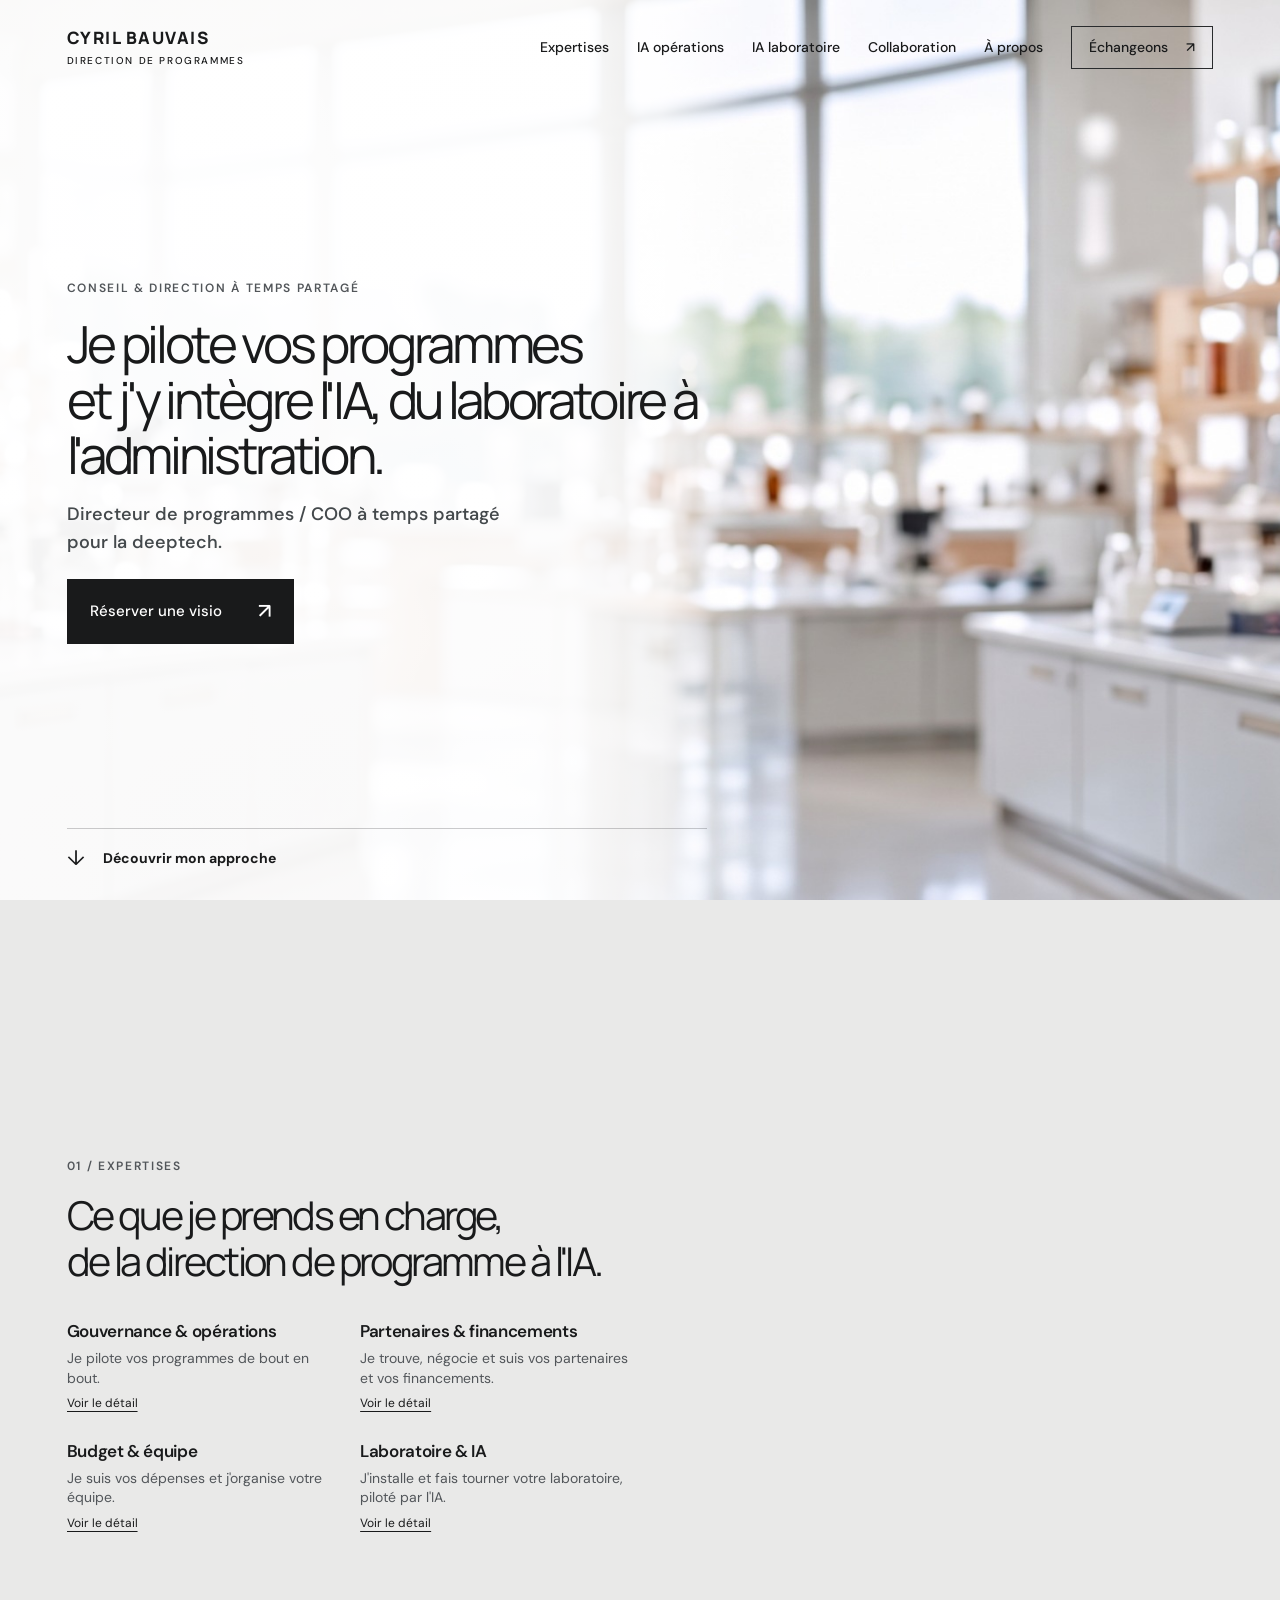
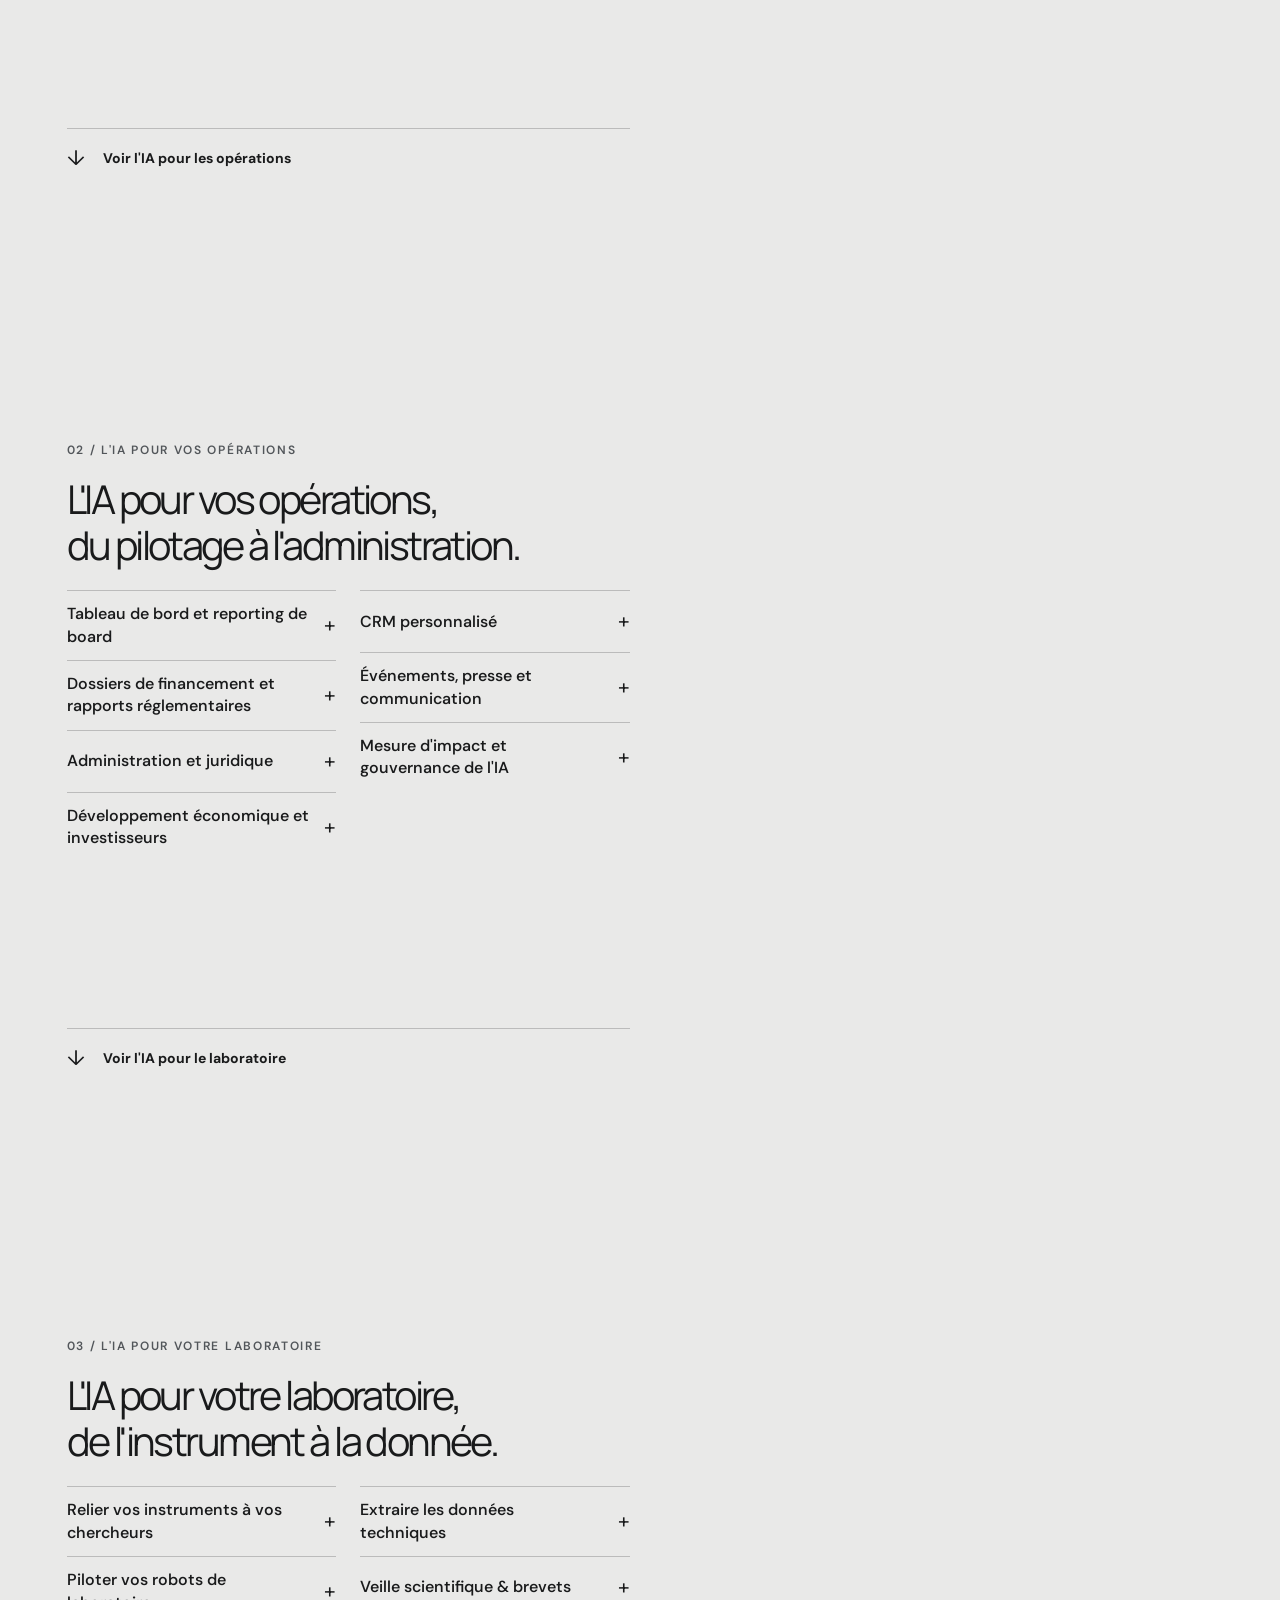
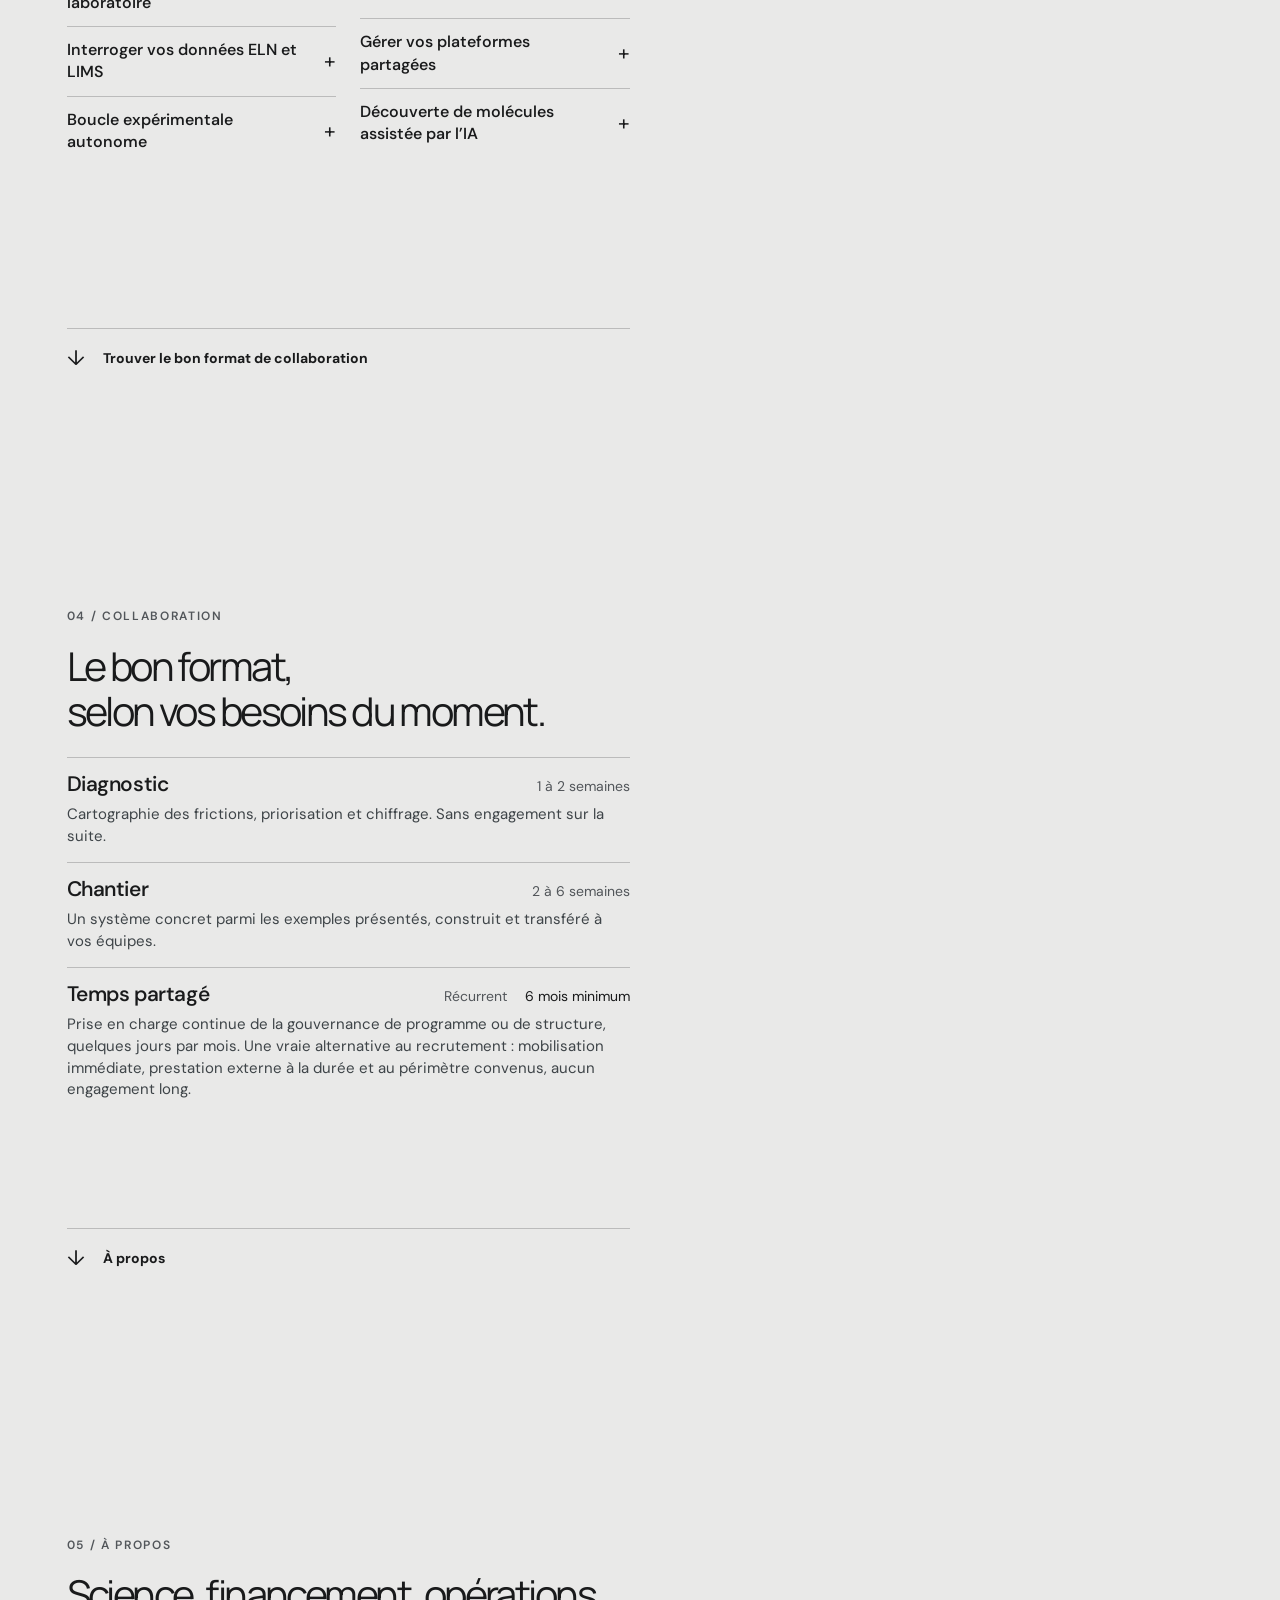
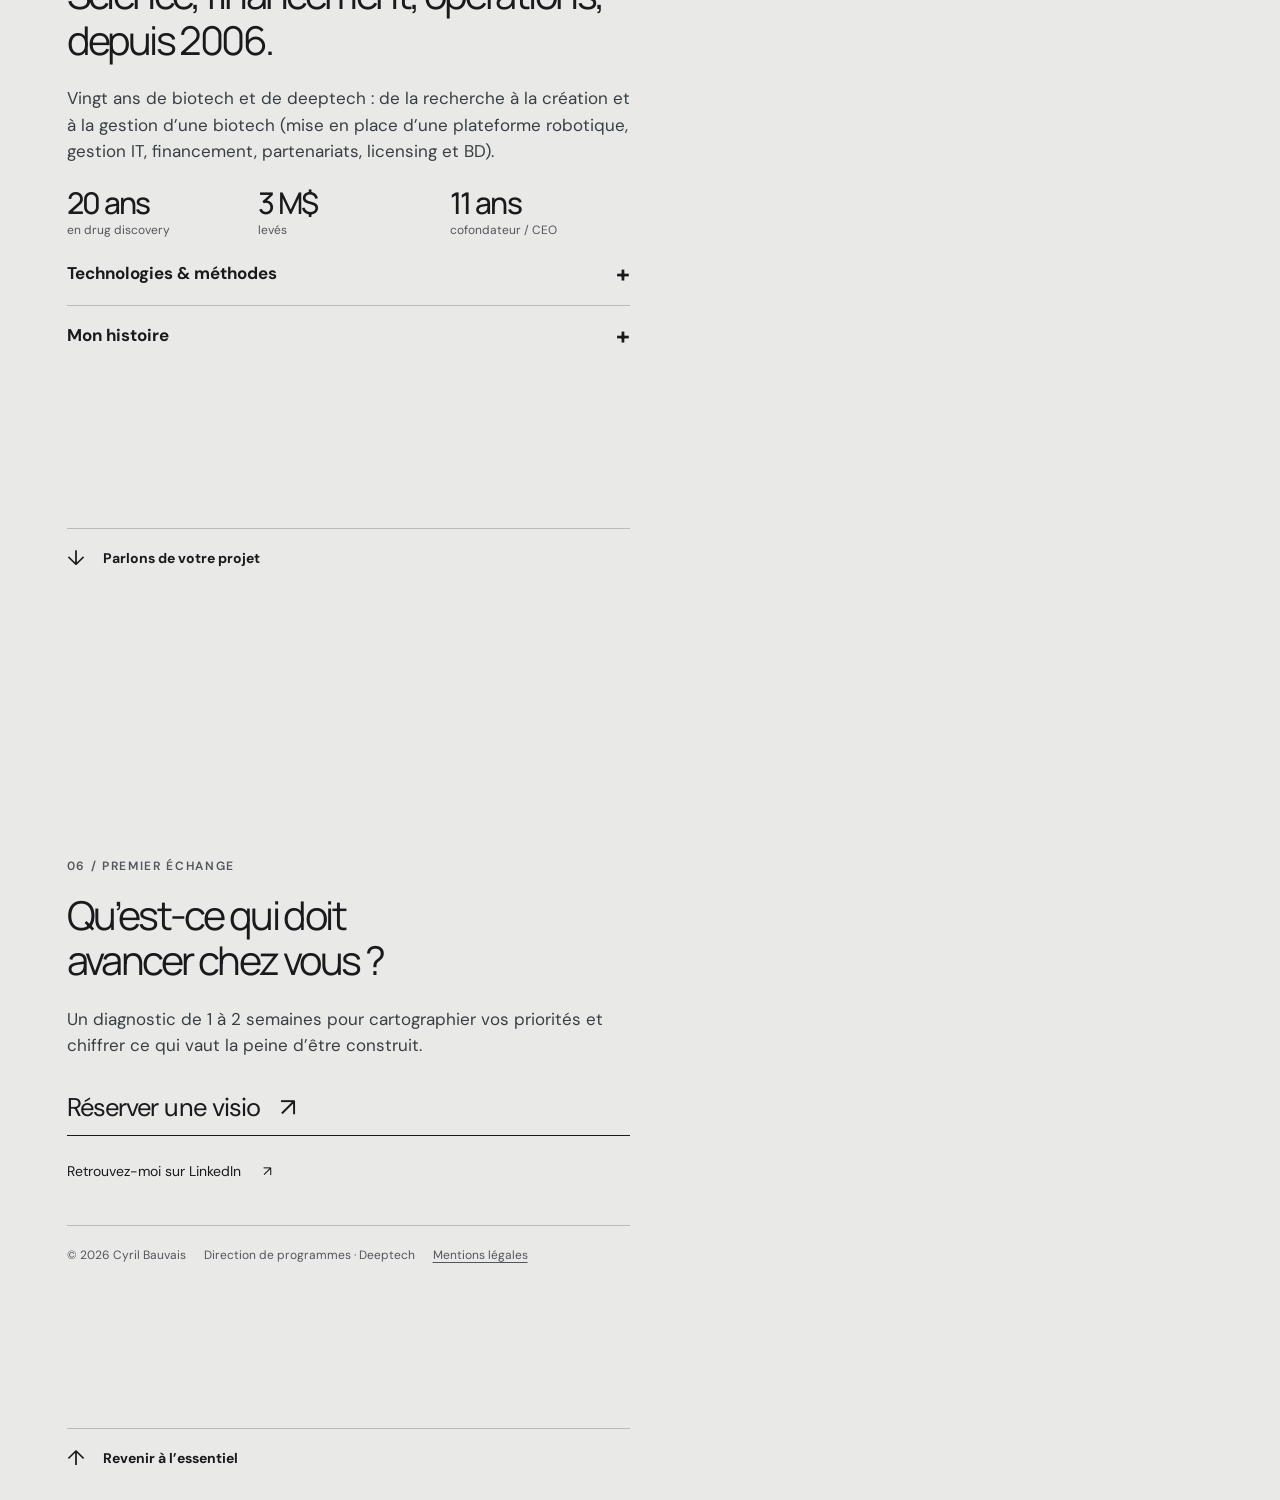
==== commit c8798db4: "À propos : depuis 2006 (20 ans)" ====
--- a/index.html
+++ b/index.html
@@ -56,7 +56,7 @@
   <article class="compact-offer"><div class="compact-offer-heading"><h3>Chantier</h3><div class="offer-terms"><small>2 à 6 semaines</small></div></div><p>Un système concret parmi les exemples présentés, construit et transféré à vos équipes.</p></article>
   <article class="compact-offer"><div class="compact-offer-heading"><h3>Temps partagé</h3><div class="offer-terms"><small>Récurrent</small><span class="offer-price">6 mois minimum</span></div></div><p>Prise en charge continue de la gouvernance de programme ou de structure, quelques jours par mois. Une vraie alternative au recrutement : mobilisation immédiate, prestation externe à la durée et au périmètre convenus, aucun engagement long.</p></article>
 </div></div><a class="screen-next" href="#profil"><span class="screen-next-arrow" aria-hidden="true">↓</span><strong class="screen-next-label">À propos</strong></a></section>
-<section id="profil" class="section screen" aria-labelledby="profil-title"><div class="screen-body"><div class="section-index">05 / À PROPOS</div><h2 id="profil-title">Science, financement, opérations,<br><em>depuis 2008.</em></h2><p class="section-lead">Vingt ans de biotech et de deeptech : de la recherche à la création et à la gestion d’une biotech (mise en place d’une plateforme robotique, gestion IT, financement, partenariats, licensing et BD).</p><div class="credentials profile-metrics"><div><strong>20 ans</strong><span>en drug discovery</span></div><div><strong>3 M$</strong><span>levés</span></div><div><strong>11 ans</strong><span>cofondateur / CEO</span></div></div><details class="inline-detail profile-detail profile-tech" name="details-profil"><summary class="application-button">Technologies &amp; méthodes<span class="disclosure-icon" aria-hidden="true">+</span></summary><div class="inline-detail-body"><p><strong>Agents &amp; LLM :</strong> agents IA avec Claude, Claude Code, OpenAI et Codex, orchestration multi-agents, MCP, RAG, fine-tuning, évaluation, sécurité des LLM, LLMOps, modèles souverains (Mistral), modèles ouverts auto-hébergés, OCR, transcription, n8n, Make.</p><p><strong>Laboratoire :</strong> ELN (eLabFTW, Benchling), LIMS, robots, imagerie cellulaire à haut contenu (HCS), données FAIR, pipelines, chémoinformatique, modélisation moléculaire, docking, QSAR, criblage virtuel et bioinformatique.</p><p><strong>Plateforme :</strong> Python, API REST, Docker, Google Cloud, AWS, OVH, cloud européen, cloisonnement des données sensibles, RGPD, AI Act, CRM.</p></div></details><details class="inline-detail profile-detail profile-history" name="details-profil"><summary class="application-button">Mon histoire<span class="disclosure-icon" aria-hidden="true">+</span></summary><div class="inline-detail-body"><p>Chercheur en modélisation moléculaire, puis cofondateur et dirigeant d’une deeptech pendant onze ans, j’ai porté la science, le financement et les opérations en même temps : partenariats, licences, levées de fonds, développement international. Depuis 2024 et encore aujourd’hui : direction opérationnelle de programmes biotech.</p></div></details></div><a class="screen-next" href="#contact"><span class="screen-next-arrow" aria-hidden="true">↓</span><strong class="screen-next-label">Parlons de votre projet</strong></a></section>
+<section id="profil" class="section screen" aria-labelledby="profil-title"><div class="screen-body"><div class="section-index">05 / À PROPOS</div><h2 id="profil-title">Science, financement, opérations,<br><em>depuis 2006.</em></h2><p class="section-lead">Vingt ans de biotech et de deeptech : de la recherche à la création et à la gestion d’une biotech (mise en place d’une plateforme robotique, gestion IT, financement, partenariats, licensing et BD).</p><div class="credentials profile-metrics"><div><strong>20 ans</strong><span>en drug discovery</span></div><div><strong>3 M$</strong><span>levés</span></div><div><strong>11 ans</strong><span>cofondateur / CEO</span></div></div><details class="inline-detail profile-detail profile-tech" name="details-profil"><summary class="application-button">Technologies &amp; méthodes<span class="disclosure-icon" aria-hidden="true">+</span></summary><div class="inline-detail-body"><p><strong>Agents &amp; LLM :</strong> agents IA avec Claude, Claude Code, OpenAI et Codex, orchestration multi-agents, MCP, RAG, fine-tuning, évaluation, sécurité des LLM, LLMOps, modèles souverains (Mistral), modèles ouverts auto-hébergés, OCR, transcription, n8n, Make.</p><p><strong>Laboratoire :</strong> ELN (eLabFTW, Benchling), LIMS, robots, imagerie cellulaire à haut contenu (HCS), données FAIR, pipelines, chémoinformatique, modélisation moléculaire, docking, QSAR, criblage virtuel et bioinformatique.</p><p><strong>Plateforme :</strong> Python, API REST, Docker, Google Cloud, AWS, OVH, cloud européen, cloisonnement des données sensibles, RGPD, AI Act, CRM.</p></div></details><details class="inline-detail profile-detail profile-history" name="details-profil"><summary class="application-button">Mon histoire<span class="disclosure-icon" aria-hidden="true">+</span></summary><div class="inline-detail-body"><p>Chercheur en modélisation moléculaire, puis cofondateur et dirigeant d’une deeptech pendant onze ans, j’ai porté la science, le financement et les opérations en même temps : partenariats, licences, levées de fonds, développement international. Depuis 2024 et encore aujourd’hui : direction opérationnelle de programmes biotech.</p></div></details></div><a class="screen-next" href="#contact"><span class="screen-next-arrow" aria-hidden="true">↓</span><strong class="screen-next-label">Parlons de votre projet</strong></a></section>
 <section id="contact" class="section screen" aria-labelledby="contact-title"><div class="screen-body"><div class="section-index">06 / PREMIER ÉCHANGE</div><h2 id="contact-title">Qu’est-ce qui doit<br><em>avancer chez vous ?</em></h2><p class="section-lead">Un diagnostic de 1 à 2 semaines pour cartographier vos priorités et chiffrer ce qui vaut la peine d’être construit.</p><a class="contact-email" href="https://calendar.app.google/xE9YSqS28RQJyNwt6" target="_blank" rel="noopener noreferrer">Réserver une visio <span aria-hidden="true">↗</span></a><a class="linkedin" href="https://www.linkedin.com/in/cyrilbauvais" target="_blank" rel="noopener noreferrer">Retrouvez-moi sur LinkedIn <span aria-hidden="true">↗</span></a><footer><span>© 2026 Cyril Bauvais</span><span>Direction de programmes · Deeptech</span><a class="legal-link" href="mentions-legales.html">Mentions légales</a></footer></div><a class="screen-next" href="#accueil"><span class="screen-next-arrow" aria-hidden="true">↑</span><strong class="screen-next-label">Revenir à l’essentiel</strong></a></section>
 </main>
 
